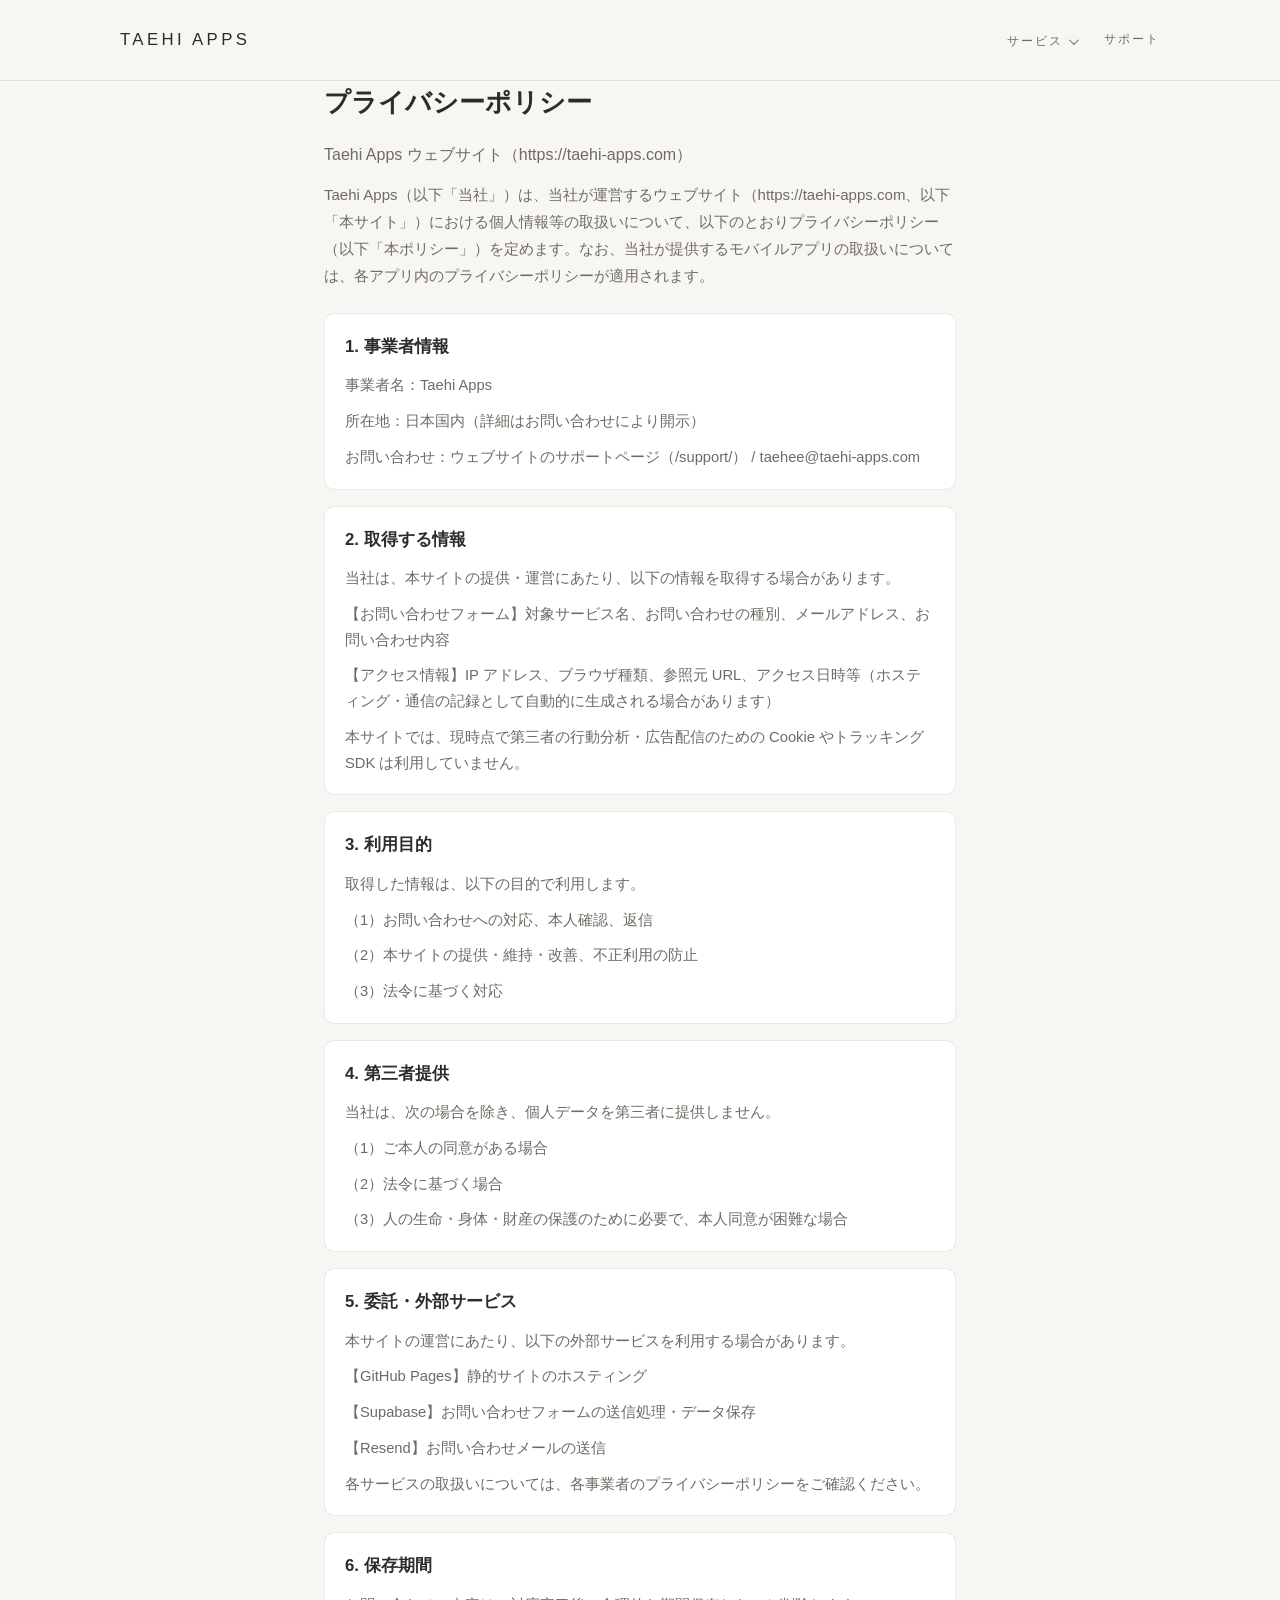
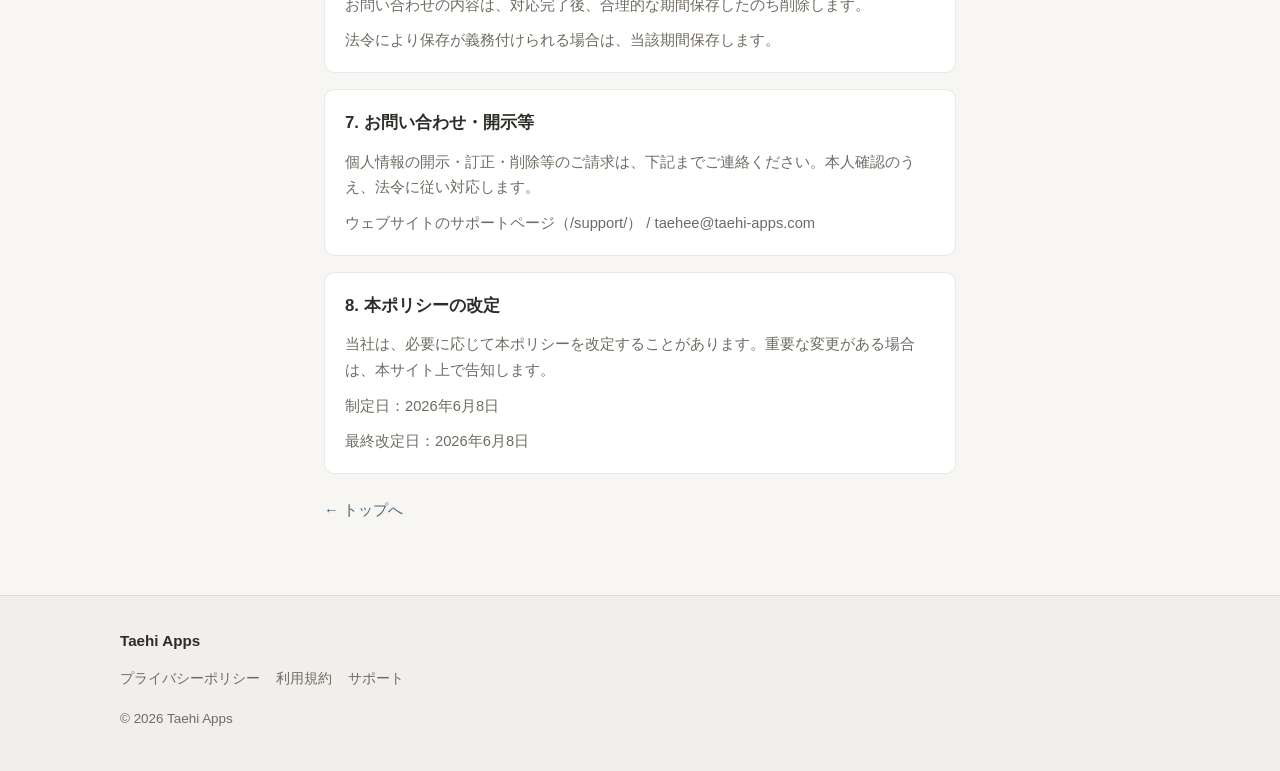
==== privacy/index.html @ 4f82501e "Initial site deploy Co-authored-by: Cursor <cursoragent@cursor.com>" ====
<!DOCTYPE html>
<html lang="ja">
<head>
  <meta charset="utf-8">
  <meta name="viewport" content="width=device-width, initial-scale=1">
  <title>プライバシーポリシー | Taehi Apps</title>
  <meta name="description" content="Taehi Apps ウェブサイトのプライバシーポリシー">
  <link rel="stylesheet" href="/assets/site.css?v=18">
</head>
<body>
  <header class="site-header">
  <div class="site-header-inner">
    <a class="site-brand" href="/">Taehi Apps</a>
    <nav class="site-nav" aria-label="サイト内ナビゲーション">
      <div class="site-nav-dropdown" data-nav-dropdown>
        <button type="button" class="site-nav-trigger" aria-expanded="false" aria-haspopup="true" aria-controls="services-menu">
          サービス
          <span class="site-nav-chevron" aria-hidden="true"></span>
        </button>
        <ul class="site-nav-menu" id="services-menu" role="menu">
        <li role="none"><a href="/soranikki/" class="site-nav-menu-link" role="menuitem">そらにっき</a></li>
        </ul>
      </div>
      <a href="/support/" class="site-nav-link">サポート</a>
    </nav>
  </div>
</header>
  <main class="page-main legal-main">
    <h1>プライバシーポリシー</h1>
    <p class="legal-meta">Taehi Apps ウェブサイト（https://taehi-apps.com）</p>
    <p class="legal-preamble">Taehi Apps（以下「当社」）は、当社が運営するウェブサイト（https://taehi-apps.com、以下「本サイト」）における個人情報等の取扱いについて、以下のとおりプライバシーポリシー（以下「本ポリシー」）を定めます。なお、当社が提供するモバイルアプリの取扱いについては、各アプリ内のプライバシーポリシーが適用されます。</p>
    <section class="legal-section"><h2>1. 事業者情報</h2><p>事業者名：Taehi Apps</p>
<p>所在地：日本国内（詳細はお問い合わせにより開示）</p>
<p>お問い合わせ：ウェブサイトのサポートページ（/support/） / taehee@taehi-apps.com</p></section>
<section class="legal-section"><h2>2. 取得する情報</h2><p>当社は、本サイトの提供・運営にあたり、以下の情報を取得する場合があります。</p>
<p>【お問い合わせフォーム】対象サービス名、お問い合わせの種別、メールアドレス、お問い合わせ内容</p>
<p>【アクセス情報】IP アドレス、ブラウザ種類、参照元 URL、アクセス日時等（ホスティング・通信の記録として自動的に生成される場合があります）</p>
<p>本サイトでは、現時点で第三者の行動分析・広告配信のための Cookie やトラッキング SDK は利用していません。</p></section>
<section class="legal-section"><h2>3. 利用目的</h2><p>取得した情報は、以下の目的で利用します。</p>
<p>（1）お問い合わせへの対応、本人確認、返信</p>
<p>（2）本サイトの提供・維持・改善、不正利用の防止</p>
<p>（3）法令に基づく対応</p></section>
<section class="legal-section"><h2>4. 第三者提供</h2><p>当社は、次の場合を除き、個人データを第三者に提供しません。</p>
<p>（1）ご本人の同意がある場合</p>
<p>（2）法令に基づく場合</p>
<p>（3）人の生命・身体・財産の保護のために必要で、本人同意が困難な場合</p></section>
<section class="legal-section"><h2>5. 委託・外部サービス</h2><p>本サイトの運営にあたり、以下の外部サービスを利用する場合があります。</p>
<p>【GitHub Pages】静的サイトのホスティング</p>
<p>【Supabase】お問い合わせフォームの送信処理・データ保存</p>
<p>【Resend】お問い合わせメールの送信</p>
<p>各サービスの取扱いについては、各事業者のプライバシーポリシーをご確認ください。</p></section>
<section class="legal-section"><h2>6. 保存期間</h2><p>お問い合わせの内容は、対応完了後、合理的な期間保存したのち削除します。</p>
<p>法令により保存が義務付けられる場合は、当該期間保存します。</p></section>
<section class="legal-section"><h2>7. お問い合わせ・開示等</h2><p>個人情報の開示・訂正・削除等のご請求は、下記までご連絡ください。本人確認のうえ、法令に従い対応します。</p>
<p>ウェブサイトのサポートページ（/support/） / taehee@taehi-apps.com</p></section>
<section class="legal-section"><h2>8. 本ポリシーの改定</h2><p>当社は、必要に応じて本ポリシーを改定することがあります。重要な変更がある場合は、本サイト上で告知します。</p>
<p>制定日：2026年6月8日</p>
<p>最終改定日：2026年6月8日</p></section>
    <p class="legal-back"><a href="/">← トップへ</a></p>
  </main>
  <footer class="site-footer">
  <div class="site-footer-inner">
    <p class="site-footer-brand">Taehi Apps</p>
    <div class="site-footer-links">
      <a href="/privacy/">プライバシーポリシー</a>
      <a href="/terms/">利用規約</a>
      <a href="/support/">サポート</a>
    </div>
    <p class="site-footer-copy">© 2026 Taehi Apps</p>
  </div>
</footer>
  <script src="/assets/site.js?v=6" defer></script>
  
</body>
</html>
---- assets/site.css ----
:root {
  color-scheme: light;
  --bg: #f7f6f3;
  --bg-header: rgba(247, 246, 243, 0.92);
  --bg-footer: #f0efeb;
  --bg-dark: #0c0e11;
  --bg-dark-elevated: #14171c;
  --text: #2e2c28;
  --text-muted: #6f6b63;
  --text-on-dark: #f5f3ef;
  --text-muted-on-dark: rgba(245, 243, 239, 0.62);
  --accent: #4a667a;
  --accent-soft: #7a9bb3;
  --border: rgba(46, 44, 40, 0.1);
  --border-on-dark: rgba(255, 255, 255, 0.1);
  --max: 960px;
  --max-wide: 1120px;
  --legal-max: 680px;
  --font: 'Hiragino Sans', 'Hiragino Kaku Gothic ProN', -apple-system, BlinkMacSystemFont, sans-serif;
  --header-height: 80px;
  --ease-out: cubic-bezier(0.22, 1, 0.36, 1);
}

* { box-sizing: border-box; }

html { scroll-behavior: smooth; }

body {
  margin: 0;
  min-height: 100vh;
  display: flex;
  flex-direction: column;
  font-family: var(--font);
  background: var(--bg);
  color: var(--text);
  line-height: 1.75;
  -webkit-font-smoothing: antialiased;
}

a {
  color: var(--accent);
  text-decoration: none;
}

a:hover {
  text-decoration: underline;
}

.site-header {
  position: fixed;
  top: 0;
  left: 0;
  right: 0;
  z-index: 100;
  backdrop-filter: blur(16px) saturate(1.2);
  -webkit-backdrop-filter: blur(16px) saturate(1.2);
  background: var(--bg-header);
  border-bottom: 1px solid var(--border);
  transition:
    background 0.55s var(--ease-out),
    border-color 0.55s var(--ease-out),
    box-shadow 0.55s var(--ease-out);
}

.page-home .site-header--overlay {
  background: rgba(10, 12, 15, 0.12);
  border-bottom-color: rgba(255, 255, 255, 0.16);
}

.page-home .site-header--overlay.is-scrolled {
  background: rgba(12, 14, 17, 0.92);
  border-bottom-color: rgba(255, 255, 255, 0.2);
  box-shadow: 0 8px 32px rgba(0, 0, 0, 0.28);
}

.page-home .site-header--overlay .site-brand,
.page-home .site-header--overlay .site-nav-link,
.page-home .site-header--overlay .site-nav-trigger {
  color: rgba(255, 255, 255, 0.92);
}

.page-home .site-header--overlay .site-brand:hover {
  color: #fff;
}

.page-home .site-header--overlay .site-nav-link:hover,
.page-home .site-header--overlay .site-nav-link.is-active,
.page-home .site-header--overlay .site-nav-dropdown:hover .site-nav-trigger,
.page-home .site-header--overlay .site-nav-dropdown.is-open .site-nav-trigger,
.page-home .site-header--overlay .site-nav-dropdown:focus-within .site-nav-trigger {
  color: #fff;
}

.page-home .site-header--overlay .site-nav-menu {
  background: rgba(20, 23, 28, 0.96);
  border-color: var(--border-on-dark);
  box-shadow: 0 12px 36px rgba(0, 0, 0, 0.4);
}

.page-home .site-header--overlay .site-nav-menu-link {
  color: var(--text-on-dark);
}

.page-home .site-header--overlay .site-nav-menu-link:hover {
  background: rgba(255, 255, 255, 0.06);
  color: var(--text-on-dark);
}

.site-header-inner,
.site-footer-inner {
  max-width: var(--max-wide);
  margin: 0 auto;
  padding-left: clamp(20px, 4vw, 40px);
  padding-right: clamp(20px, 4vw, 40px);
}

.site-header-inner {
  display: flex;
  align-items: center;
  justify-content: space-between;
  gap: 20px;
  min-height: var(--header-height);
}

.site-brand {
  font-weight: 500;
  font-size: 1.05rem;
  letter-spacing: 0.2em;
  text-transform: uppercase;
  color: var(--text);
  text-decoration: none;
  transition: color 0.35s var(--ease-out), opacity 0.35s var(--ease-out);
}

.site-brand:hover {
  color: var(--text);
  text-decoration: none;
  opacity: 0.85;
}

.site-nav {
  display: flex;
  flex-wrap: wrap;
  align-items: center;
  gap: 28px;
}

.site-nav-link {
  color: var(--text-muted);
  font-size: 0.78rem;
  font-weight: 500;
  letter-spacing: 0.16em;
  text-transform: uppercase;
  text-decoration: none;
  transition: color 0.35s var(--ease-out);
}

.site-nav-link:hover,
.site-nav-link.is-active {
  color: var(--text);
  text-decoration: none;
}

.site-nav-dropdown {
  position: relative;
}

.site-nav-trigger {
  display: inline-flex;
  align-items: center;
  gap: 6px;
  padding: 0;
  border: none;
  background: none;
  font: inherit;
  font-size: 0.78rem;
  font-weight: 500;
  letter-spacing: 0.16em;
  text-transform: uppercase;
  color: var(--text-muted);
  cursor: pointer;
  transition: color 0.35s var(--ease-out);
}

.site-nav-dropdown:hover .site-nav-trigger,
.site-nav-dropdown.is-open .site-nav-trigger,
.site-nav-dropdown:focus-within .site-nav-trigger {
  color: var(--text);
}

.site-nav-chevron {
  width: 7px;
  height: 7px;
  border-right: 1.5px solid currentColor;
  border-bottom: 1.5px solid currentColor;
  transform: rotate(45deg) translateY(-2px);
  transition: transform 0.2s ease;
}

.site-nav-dropdown:hover .site-nav-chevron,
.site-nav-dropdown.is-open .site-nav-chevron,
.site-nav-dropdown:focus-within .site-nav-chevron {
  transform: rotate(-135deg) translateY(-2px);
}

.site-nav-menu {
  position: absolute;
  top: calc(100% + 12px);
  right: 0;
  min-width: 168px;
  margin: 0;
  padding: 6px;
  list-style: none;
  background: #fff;
  border: 1px solid var(--border);
  border-radius: 10px;
  box-shadow: 0 10px 28px rgba(46, 44, 40, 0.08);
  opacity: 0;
  visibility: hidden;
  transform: translateY(-6px);
  transition: opacity 0.18s ease, transform 0.18s ease, visibility 0.18s ease;
  z-index: 30;
}

.site-nav-dropdown:hover .site-nav-menu,
.site-nav-dropdown.is-open .site-nav-menu,
.site-nav-dropdown:focus-within .site-nav-menu {
  opacity: 1;
  visibility: visible;
  transform: translateY(0);
}

.site-nav-menu-link {
  display: block;
  padding: 10px 12px;
  border-radius: 6px;
  color: var(--text);
  font-size: 0.92rem;
  text-decoration: none;
}

.site-nav-menu-link:hover {
  background: var(--bg);
  color: var(--text);
  text-decoration: none;
}

.page-main {
  flex: 1;
}

.page-main.page-home {
  min-height: auto;
  padding-top: 0;
}

.page-main:not(.page-home) {
  min-height: 48vh;
  padding-top: var(--header-height);
}

.site-footer {
  margin-top: auto;
  padding: 32px 0 40px;
  background: var(--bg-footer);
  border-top: 1px solid var(--border);
}

.site-footer-brand {
  margin: 0 0 12px;
  font-weight: 600;
  font-size: 0.95rem;
}

.site-footer-links {
  display: flex;
  flex-wrap: wrap;
  gap: 8px 16px;
  margin-bottom: 16px;
  font-size: 0.9rem;
}

.site-footer-links a {
  color: var(--text-muted);
}

.site-footer-links a:hover {
  color: var(--accent);
}

.site-footer-copy {
  margin: 0;
  color: var(--text-muted);
  font-size: 0.84rem;
}

.page-wrap,
.hero-inner {
  max-width: var(--max-wide);
  margin: 0 auto;
  padding-left: clamp(20px, 4vw, 40px);
  padding-right: clamp(20px, 4vw, 40px);
}

/* ── Cinematic hero ── */
.hero-cinematic {
  position: relative;
  min-height: 100svh;
  display: flex;
  align-items: flex-end;
  justify-content: center;
  padding: calc(var(--header-height) + 24px) 0 clamp(96px, 14vh, 128px);
  overflow: hidden;
  color: var(--text-on-dark);
}

.hero-backdrop {
  position: absolute;
  inset: 0;
  overflow: hidden;
  background: #0a0c0f;
}

.hero-backdrop-image {
  position: absolute;
  inset: -8%;
  background-size: cover;
  background-position: center 30%;
  transform: scale(1.06);
  will-change: transform;
  animation: hero-ken-burns 24s ease-in-out infinite alternate;
}

.hero-backdrop-vignette {
  position: absolute;
  inset: 0;
  background:
    radial-gradient(ellipse 90% 70% at 50% 40%, transparent 30%, rgba(0, 0, 0, 0.55) 100%),
    linear-gradient(180deg, rgba(0, 0, 0, 0.35) 0%, transparent 35%, rgba(0, 0, 0, 0.65) 100%);
  pointer-events: none;
}

.hero-backdrop-glow {
  position: absolute;
  inset: 0;
  background:
    radial-gradient(ellipse 50% 40% at 15% 85%, rgba(74, 102, 122, 0.35), transparent 60%),
    radial-gradient(ellipse 40% 35% at 85% 20%, rgba(122, 155, 179, 0.15), transparent 55%);
  pointer-events: none;
}

.hero-backdrop-grain {
  position: absolute;
  inset: 0;
  opacity: 0.045;
  pointer-events: none;
  background-image: url("data:image/svg+xml,%3Csvg viewBox='0 0 256 256' xmlns='http://www.w3.org/2000/svg'%3E%3Cfilter id='n'%3E%3CfeTurbulence type='fractalNoise' baseFrequency='0.85' numOctaves='4' stitchTiles='stitch'/%3E%3C/filter%3E%3Crect width='100%25' height='100%25' filter='url(%23n)'/%3E%3C/svg%3E");
}

@keyframes hero-ken-burns {
  from { transform: scale(1.06) translateY(0); }
  to { transform: scale(1.12) translateY(-1.5%); }
}

.hero-inner--cinematic {
  position: relative;
  z-index: 1;
  width: 100%;
  display: grid;
  grid-template-columns: minmax(0, 1fr) auto;
  gap: clamp(28px, 5vw, 64px);
  align-items: center;
}

.hero-inner--typo {
  display: block;
  max-width: var(--max-wide);
  margin: 0 auto;
}

.hero-cinematic--typo {
  min-height: min(100svh, 920px);
}

.hero-cinematic--typo .hero-copy {
  max-width: min(100%, 30rem);
  padding-bottom: 8px;
}

.hero-cinematic .hero-copy {
  max-width: min(100%, 20rem);
  padding-bottom: 8px;
}

/* ── Home intro: hero + studio share one sky ── */
.home-intro {
  position: relative;
  overflow: hidden;
  color: var(--text-on-dark);
}

.home-intro-backdrop {
  position: absolute;
  inset: 0;
  overflow: hidden;
  background: #0a0c0f;
  pointer-events: none;
}

.home-intro-backdrop-image {
  position: absolute;
  inset: -10%;
  background-size: cover;
  background-position: center 32%;
  transform: scale(1.05);
  will-change: transform;
  animation: home-sky-ken-burns 26s ease-in-out infinite alternate;
}

.home-intro-backdrop-vignette {
  position: absolute;
  inset: 0;
  background:
    radial-gradient(ellipse 92% 72% at 50% 38%, transparent 28%, rgba(0, 0, 0, 0.52) 100%),
    linear-gradient(180deg, rgba(0, 0, 0, 0.42) 0%, transparent 32%, rgba(0, 0, 0, 0.35) 72%, #0a0c0f 100%);
  pointer-events: none;
}

.home-intro-backdrop-glow {
  position: absolute;
  inset: 0;
  background:
    radial-gradient(ellipse 48% 42% at 18% 82%, rgba(74, 102, 122, 0.32), transparent 62%),
    radial-gradient(ellipse 38% 34% at 82% 22%, rgba(122, 155, 179, 0.14), transparent 58%);
  pointer-events: none;
}

.home-intro-backdrop-grain {
  position: absolute;
  inset: 0;
  opacity: 0.042;
  pointer-events: none;
  background-image: url("data:image/svg+xml,%3Csvg viewBox='0 0 256 256' xmlns='http://www.w3.org/2000/svg'%3E%3Cfilter id='n'%3E%3CfeTurbulence type='fractalNoise' baseFrequency='0.85' numOctaves='4' stitchTiles='stitch'/%3E%3C/filter%3E%3Crect width='100%25' height='100%25' filter='url(%23n)'/%3E%3C/svg%3E");
}

@keyframes home-sky-ken-burns {
  from { transform: scale(1.05) translateY(0); }
  to { transform: scale(1.1) translateY(-1.2%); }
}

.home-intro .hero-cinematic,
.home-intro .studio-section--unified {
  position: relative;
  z-index: 1;
  background: transparent;
}

.home-intro .studio-section--unified {
  padding: clamp(40px, 8vw, 72px) 0 clamp(80px, 12vw, 128px);
}

.hero-cinematic .hero-eyebrow {
  margin: 0 0 16px;
  font-size: 0.68rem;
  letter-spacing: 0.32em;
  text-transform: uppercase;
  color: rgba(255, 255, 255, 0.5);
}

.hero-cinematic .hero-eyebrow::before {
  display: none;
}

.hero-cinematic .hero-title {
  margin: 0 0 20px;
  font-size: clamp(2.5rem, 7vw, 4.5rem);
  font-weight: 500;
  line-height: 1.18;
  letter-spacing: 0.04em;
}

.hero-cinematic .hero-title-line {
  display: block;
}

@media (min-width: 721px) {
  .hero-cinematic .hero-title-line:nth-child(1),
  .hero-cinematic .hero-title-line:nth-child(2) {
    display: inline;
  }

  .hero-cinematic .hero-title-line:nth-child(2)::after {
    content: '\A';
    white-space: pre;
  }
}

.hero-cinematic .hero-lead {
  margin: 0;
  max-width: 22em;
  color: rgba(255, 255, 255, 0.55);
  font-size: clamp(0.88rem, 1.6vw, 1rem);
  line-height: 1.8;
  font-weight: 400;
}

.hero-actions {
  display: flex;
  flex-wrap: wrap;
  gap: 14px;
  margin-top: 36px;
}

.hero-animate {
  opacity: 0;
  transform: translateY(22px);
  animation: hero-enter 0.95s var(--ease-out) forwards;
  animation-delay: calc(0.12s * var(--i, 0) + 0.15s);
}

@keyframes hero-enter {
  to { opacity: 1; transform: translateY(0); }
}

.button--ghost {
  min-height: 46px;
  padding: 0 26px;
  border-radius: 0;
  border: 1px solid rgba(255, 255, 255, 0.35);
  background: transparent;
  color: rgba(255, 255, 255, 0.95);
  font-size: 0.72rem;
  font-weight: 500;
  letter-spacing: 0.18em;
  text-transform: uppercase;
  transition:
    border-color 0.3s var(--ease-out),
    background 0.3s var(--ease-out),
    color 0.3s var(--ease-out);
}

.button--ghost:hover {
  border-color: rgba(255, 255, 255, 0.75);
  background: rgba(255, 255, 255, 0.06);
  color: #fff;
  text-decoration: none;
  transform: none;
}

.button--ghost.button--muted {
  border-color: rgba(255, 255, 255, 0.18);
  color: rgba(255, 255, 255, 0.55);
}

.button--ghost.button--muted:hover {
  color: rgba(255, 255, 255, 0.85);
  border-color: rgba(255, 255, 255, 0.4);
}

.section-bridge {
  height: clamp(32px, 5vw, 56px);
  margin-top: -1px;
  background: linear-gradient(180deg, #0c0e11 0%, #0a0c0f 100%);
}

.hero-visual--backdrop {
  position: absolute;
  inset: 0;
  margin: 0;
  opacity: 0.35;
}

.hero-visual--backdrop .hero-image-slot {
  width: 100%;
  max-width: none;
  height: 100%;
  aspect-ratio: auto;
  border: none;
  border-radius: 0;
  background: transparent;
  box-shadow: none;
}

.hero-visual--backdrop .hero-image-slot-label {
  color: rgba(255, 255, 255, 0.18);
}

.hero-scroll-cue {
  position: absolute;
  left: 50%;
  bottom: 32px;
  z-index: 2;
  display: flex;
  flex-direction: column;
  align-items: center;
  gap: 12px;
  color: rgba(255, 255, 255, 0.4);
  text-decoration: none;
  transform: translateX(-50%);
  transition: color 0.25s ease;
}

.hero-scroll-cue:hover {
  color: rgba(255, 255, 255, 0.85);
  text-decoration: none;
}

.hero-scroll-cue-label {
  font-size: 0.62rem;
  letter-spacing: 0.32em;
  text-transform: uppercase;
}

.hero-scroll-cue-line {
  display: block;
  width: 1px;
  height: 40px;
  background: linear-gradient(180deg, rgba(255, 255, 255, 0.55), transparent);
  animation: hero-scroll-pulse 2.2s ease-in-out infinite;
}

@keyframes hero-scroll-pulse {
  0%, 100% { opacity: 0.35; transform: scaleY(0.7); transform-origin: top; }
  50% { opacity: 1; transform: scaleY(1); transform-origin: top; }
}

/* Scroll reveal */
.reveal {
  opacity: 0;
  transform: translateY(28px);
  transition: opacity 0.9s var(--ease-out), transform 0.9s var(--ease-out);
}

.reveal.is-visible {
  opacity: 1;
  transform: translateY(0);
}

.reveal[data-reveal-delay="1"] { transition-delay: 0.1s; }
.reveal[data-reveal-delay="2"] { transition-delay: 0.2s; }
.reveal[data-reveal-delay="3"] { transition-delay: 0.3s; }
.reveal[data-reveal-delay="4"] { transition-delay: 0.4s; }

.hero-home {
  padding: 88px 0 64px;
}

.studio-section {
  position: relative;
  padding: clamp(56px, 10vw, 100px) 0 clamp(72px, 12vw, 120px);
  overflow: hidden;
  color: var(--text-on-dark);
}

.studio-backdrop {
  position: absolute;
  inset: 0;
  overflow: hidden;
  background: #0a0c0f;
}

.studio-backdrop-image {
  position: absolute;
  inset: -6%;
  background-size: cover;
  background-position: center 40%;
  transform: scale(1.04);
  will-change: transform;
  animation: studio-ken-burns 28s ease-in-out infinite alternate;
}

.studio-backdrop-vignette {
  position: absolute;
  inset: 0;
  background:
    radial-gradient(ellipse 85% 65% at 50% 45%, transparent 25%, rgba(0, 0, 0, 0.5) 100%),
    linear-gradient(180deg, rgba(0, 0, 0, 0.2) 0%, transparent 40%, rgba(0, 0, 0, 0.55) 100%);
  pointer-events: none;
}

.studio-backdrop-glow {
  position: absolute;
  inset: 0;
  background:
    radial-gradient(ellipse 45% 35% at 20% 80%, rgba(74, 102, 122, 0.28), transparent 60%),
    radial-gradient(ellipse 35% 30% at 80% 25%, rgba(122, 155, 179, 0.12), transparent 55%);
  pointer-events: none;
}

.studio-backdrop-grain {
  position: absolute;
  inset: 0;
  opacity: 0.04;
  pointer-events: none;
  background-image: url("data:image/svg+xml,%3Csvg viewBox='0 0 256 256' xmlns='http://www.w3.org/2000/svg'%3E%3Cfilter id='n'%3E%3CfeTurbulence type='fractalNoise' baseFrequency='0.85' numOctaves='4' stitchTiles='stitch'/%3E%3C/filter%3E%3Crect width='100%25' height='100%25' filter='url(%23n)'/%3E%3C/svg%3E");
}

@keyframes studio-ken-burns {
  from { transform: scale(1.04) translateY(0); }
  to { transform: scale(1.09) translateY(-1%); }
}

.studio-section-inner {
  position: relative;
  z-index: 1;
}

.studio-section .section-eyebrow {
  color: rgba(255, 255, 255, 0.5);
}

.section-intro {
  margin-bottom: 48px;
}

.studio-lead {
  margin: 12px 0 0;
  font-size: clamp(1.35rem, 3.5vw, 2rem);
  font-weight: 600;
  line-height: 1.45;
  letter-spacing: 0.04em;
  max-width: 18em;
  color: var(--text-on-dark);
}

.studio-grid {
  display: grid;
  grid-template-columns: repeat(3, minmax(0, 1fr));
  gap: 20px;
  margin-bottom: 48px;
}

.studio-card {
  position: relative;
  padding: 32px 26px 28px;
  border-radius: 16px;
  border: 1px solid var(--border-on-dark);
  background: linear-gradient(145deg, rgba(255, 255, 255, 0.06) 0%, rgba(255, 255, 255, 0.02) 100%);
  color: var(--text-on-dark);
  overflow: hidden;
  transition:
    transform 0.4s var(--ease-out),
    box-shadow 0.4s var(--ease-out),
    border-color 0.4s var(--ease-out);
}

.studio-card::before {
  content: '';
  position: absolute;
  top: 0;
  left: 0;
  right: 0;
  height: 2px;
  background: linear-gradient(90deg, var(--accent-soft), rgba(122, 155, 179, 0.15));
  opacity: 0;
  transition: opacity 0.35s var(--ease-out);
}

.studio-card:hover {
  transform: translateY(-6px);
  border-color: rgba(122, 155, 179, 0.4);
  box-shadow: 0 24px 56px rgba(0, 0, 0, 0.35);
}

.studio-card:hover::before {
  opacity: 1;
}

.studio-card-index {
  display: block;
  margin-bottom: 18px;
  font-size: 0.68rem;
  font-weight: 600;
  letter-spacing: 0.2em;
  color: var(--accent-soft);
}

.studio-card h3 {
  margin: 0 0 10px;
  font-size: 1.05rem;
  font-weight: 600;
}

.studio-card p {
  margin: 0;
  font-size: 0.9rem;
  line-height: 1.7;
  color: var(--text-muted-on-dark);
}

.studio-cta {
  margin: 0;
  font-size: 0.92rem;
  color: var(--text-muted-on-dark);
}

.studio-cta a {
  color: var(--accent-soft);
}

@media (max-width: 720px) {
  .hero-cinematic {
    align-items: flex-end;
    padding-bottom: 112px;
  }

  .hero-cinematic--typo {
    min-height: min(92svh, 820px);
  }

  .hero-cinematic .hero-title {
    font-size: clamp(1.85rem, 8.2vw, 2.65rem);
    letter-spacing: 0.03em;
  }

  .hero-cinematic .hero-title-line {
    display: block;
  }

  .hero-cinematic--typo .hero-copy {
    max-width: none;
  }

  .hero-actions {
    margin-top: 28px;
  }

  .studio-grid {
    grid-template-columns: 1fr;
  }
}

@media (prefers-reduced-motion: reduce) {
  .reveal {
    opacity: 1;
    transform: none;
    transition: none;
  }

  .hero-scroll-cue-line,
  .hero-backdrop-image,
  .studio-backdrop-image,
  .home-intro-backdrop-image,
  .hero-animate {
    animation: none;
  }

  .hero-animate {
    opacity: 1;
    transform: none;
  }
}

.hero-inner {
  display: grid;
  grid-template-columns: 1.05fr 0.95fr;
  gap: 40px;
  align-items: center;
}

.hero-eyebrow {
  margin: 0 0 14px;
  font-size: 0.78rem;
  letter-spacing: 0.18em;
  text-transform: uppercase;
  color: var(--text-muted);
}

.hero-title {
  margin: 0 0 18px;
  font-size: clamp(2rem, 5vw, 2.8rem);
  font-weight: 600;
  line-height: 1.4;
  letter-spacing: 0.04em;
}

.hero-lead {
  margin: 0;
  max-width: 28em;
  color: var(--text-muted);
  font-size: 1rem;
}

.hero-visual {
  margin: 0;
  display: flex;
  justify-content: center;
}

.hero-image-slot {
  display: flex;
  align-items: center;
  justify-content: center;
  width: 100%;
  max-width: 520px;
  aspect-ratio: 3 / 2;
  border-radius: 12px;
  border: 2px dashed rgba(46, 44, 40, 0.18);
  background: #fff;
  box-shadow: inset 0 0 0 1px rgba(255, 255, 255, 0.8);
}

.hero-image-slot-label {
  font-size: 0.72rem;
  font-weight: 600;
  letter-spacing: 0.28em;
  color: rgba(46, 44, 40, 0.22);
}

.hero-title--draft .hero-title-placeholder,
.hero-lead--draft {
  color: rgba(46, 44, 40, 0.35);
  border: 1px dashed rgba(46, 44, 40, 0.16);
  border-radius: 8px;
  padding: 4px 10px;
  display: inline-block;
}

.hero-title--draft {
  margin: 0 0 18px;
}

.hero-lead--draft {
  margin: 0;
  max-width: 28em;
  font-size: 0.95rem;
  font-style: normal;
}

.hero-image {
  width: 100%;
  max-width: 520px;
  height: auto;
  aspect-ratio: 3 / 2;
  object-fit: cover;
  border-radius: 16px;
  border: 1px solid var(--border);
  box-shadow: 0 24px 48px rgba(46, 44, 40, 0.1);
}

.hero-image--placeholder {
  width: min(100%, 520px);
  aspect-ratio: 3 / 2;
  border-radius: 16px;
  background: linear-gradient(135deg, #e8edf2 0%, #f2f0ec 50%, #f7f6f3 100%);
}

.intro-section {
  padding-top: 8px;
  padding-bottom: 56px;
}

.intro-text {
  margin: 0 0 20px;
  max-width: 40em;
  color: var(--text-muted);
  font-size: 0.98rem;
}

.intro-points {
  display: flex;
  flex-wrap: wrap;
  gap: 10px;
}

.intro-point {
  display: inline-flex;
  padding: 8px 14px;
  border-radius: 999px;
  border: 1px solid var(--border);
  background: #fff;
  color: var(--text-muted);
  font-size: 0.86rem;
}

.intro-text--draft,
.intro-point--draft {
  color: rgba(46, 44, 40, 0.35);
  border-style: dashed;
}

.intro-text--draft {
  display: inline-block;
  padding: 6px 10px;
  border-radius: 8px;
  border: 1px dashed rgba(46, 44, 40, 0.16);
}

.intro-point--draft {
  background: #fff;
}

.service-marquee-section {
  padding: clamp(64px, 10vw, 96px) 0 clamp(72px, 12vw, 104px);
  overflow: hidden;
}

.service-marquee-section--dark {
  background: var(--bg-dark);
  color: var(--text-on-dark);
  position: relative;
}

.service-marquee-section--dark::before {
  content: '';
  position: absolute;
  inset: 0;
  background:
    radial-gradient(ellipse 60% 50% at 20% 0%, rgba(74, 102, 122, 0.12), transparent 55%),
    radial-gradient(ellipse 50% 40% at 90% 100%, rgba(122, 155, 179, 0.08), transparent 50%);
  pointer-events: none;
}

.service-marquee-section--dark > * {
  position: relative;
  z-index: 1;
}

.service-marquee-section--dark .section-eyebrow,
.service-marquee-section--dark .section-lead {
  color: var(--text-muted-on-dark);
}

.service-marquee-section--dark .section-title {
  color: var(--text-on-dark);
  font-size: clamp(1.6rem, 4vw, 2.4rem);
  letter-spacing: 0.04em;
}

.service-marquee-section--dark .section-lead {
  max-width: 28em;
  margin-top: 12px;
  font-size: 0.98rem;
  line-height: 1.75;
}

.service-marquee-head {
  padding-bottom: 28px;
}

.service-spotlight {
  padding-bottom: clamp(48px, 8vw, 72px);
}

.service-spotlight-card {
  display: grid;
  grid-template-columns: minmax(200px, 280px) 1fr;
  gap: clamp(24px, 4vw, 40px);
  align-items: center;
  padding: clamp(24px, 4vw, 32px);
  border-radius: 20px;
  border: 1px solid var(--border-on-dark);
  background: linear-gradient(145deg, rgba(255, 255, 255, 0.04) 0%, rgba(255, 255, 255, 0.01) 100%);
  color: var(--text-on-dark);
  text-decoration: none;
  transition:
    border-color 0.35s var(--ease-out),
    transform 0.4s var(--ease-out),
    box-shadow 0.4s var(--ease-out);
}

.service-spotlight-card:hover {
  border-color: rgba(122, 155, 179, 0.4);
  transform: translateY(-4px);
  box-shadow: 0 28px 64px rgba(0, 0, 0, 0.35);
  text-decoration: none;
  color: var(--text-on-dark);
}

.service-spotlight-visual {
  position: relative;
  justify-self: center;
}

.service-spotlight-shot {
  display: block;
  width: 100%;
  max-width: 240px;
  height: auto;
  border-radius: 22px;
  border: 1px solid rgba(255, 255, 255, 0.1);
  box-shadow: 0 24px 48px rgba(0, 0, 0, 0.4);
}

.service-spotlight-icon {
  position: absolute;
  right: -14px;
  bottom: -14px;
  width: 56px;
  height: 56px;
  border-radius: 16px;
  border: 2px solid rgba(255, 255, 255, 0.9);
  box-shadow: 0 12px 28px rgba(0, 0, 0, 0.35);
}

.service-spotlight-name {
  margin: 0;
  font-size: clamp(1.5rem, 3vw, 1.85rem);
  font-weight: 600;
  letter-spacing: 0.03em;
}

.service-spotlight-tagline {
  margin: 8px 0 0;
  font-size: 1rem;
  font-weight: 600;
  color: var(--accent-soft);
}

.service-spotlight-desc {
  margin: 14px 0 0;
  max-width: 36em;
  font-size: 0.92rem;
  line-height: 1.75;
  color: var(--text-muted-on-dark);
}

.service-spotlight-features {
  display: flex;
  flex-wrap: wrap;
  gap: 8px;
  margin: 18px 0 0;
  padding: 0;
  list-style: none;
}

.service-spotlight-features li {
  padding: 6px 12px;
  border-radius: 8px;
  background: rgba(255, 255, 255, 0.06);
  color: var(--text-muted-on-dark);
  font-size: 0.78rem;
}

.service-spotlight-link {
  display: inline-flex;
  align-items: center;
  gap: 8px;
  margin-top: 22px;
  font-size: 0.82rem;
  letter-spacing: 0.08em;
  text-transform: uppercase;
  color: var(--accent-soft);
  transition: gap 0.25s var(--ease-out);
}

.service-spotlight-card:hover .service-spotlight-link {
  gap: 12px;
}

.service-marquee {
  position: relative;
  width: 100%;
  overflow: hidden;
  opacity: 0.55;
  mask-image: linear-gradient(90deg, transparent, #000 5%, #000 95%, transparent);
}

.section-eyebrow {
  margin: 0 0 8px;
  font-size: 0.68rem;
  letter-spacing: 0.28em;
  text-transform: uppercase;
  color: var(--text-muted);
}

.service-marquee-track {
  display: flex;
  width: max-content;
  animation: marquee-rtl 52s linear infinite;
}

.service-marquee:hover .service-marquee-track {
  animation-play-state: paused;
}

.service-marquee-group {
  display: flex;
  gap: 24px;
  padding-right: 24px;
}

.service-marquee-card {
  display: grid;
  grid-template-columns: 188px 1fr;
  gap: 20px;
  align-items: start;
  width: min(88vw, 580px);
  min-width: min(88vw, 580px);
  padding: 22px;
  border-radius: 18px;
  border: 1px solid var(--border-on-dark);
  background: var(--bg-dark-elevated);
  color: var(--text-on-dark);
  text-decoration: none;
  transition: border-color 0.3s ease, transform 0.35s var(--ease-out), box-shadow 0.35s var(--ease-out);
}

.service-marquee-card:hover {
  border-color: rgba(122, 155, 179, 0.45);
  transform: translateY(-4px);
  box-shadow: 0 24px 56px rgba(0, 0, 0, 0.35);
  text-decoration: none;
  color: var(--text-on-dark);
}

.service-marquee-section--dark .service-marquee-shot {
  border-color: rgba(255, 255, 255, 0.08);
  background: #0a0c0f;
}

.service-marquee-section--dark .service-marquee-name {
  color: var(--text-on-dark);
}

.service-marquee-section--dark .service-marquee-tagline {
  color: var(--text-on-dark);
}

.service-marquee-section--dark .service-marquee-desc {
  color: var(--text-muted-on-dark);
}

.service-marquee-section--dark .service-marquee-features li {
  background: rgba(255, 255, 255, 0.06);
  color: var(--text-muted-on-dark);
}

.service-marquee-section--dark .service-marquee-badge {
  color: var(--accent-soft);
}

.service-marquee-visual {
  position: relative;
}

.service-marquee-shot {
  display: block;
  width: 100%;
  height: auto;
  border-radius: 18px;
  border: 1px solid var(--border);
  background: var(--bg);
}

.service-marquee-shot--placeholder {
  aspect-ratio: 9 / 19.5;
  background: linear-gradient(165deg, #e8edf2, #f7f6f3);
}

.service-marquee-icon {
  position: absolute;
  right: -10px;
  bottom: -10px;
  width: 52px;
  height: 52px;
  border-radius: 14px;
  border: 2px solid #fff;
  box-shadow: 0 10px 24px rgba(46, 44, 40, 0.12);
}

.service-marquee-body {
  display: flex;
  flex-direction: column;
  gap: 6px;
  min-width: 0;
}

.service-marquee-badge {
  font-size: 0.7rem;
  font-weight: 600;
  letter-spacing: 0.12em;
  text-transform: uppercase;
  color: var(--accent);
}

.service-marquee-name {
  margin: 0;
  font-size: 1.28rem;
  font-weight: 600;
  line-height: 1.3;
}

.service-marquee-tagline {
  margin: 0;
  font-size: 0.92rem;
  font-weight: 600;
  color: var(--text);
}

.service-marquee-desc {
  margin: 4px 0 0;
  font-size: 0.88rem;
  line-height: 1.65;
  color: var(--text-muted);
}

.service-marquee-features {
  display: flex;
  flex-wrap: wrap;
  gap: 6px;
  margin: 10px 0 0;
  padding: 0;
  list-style: none;
}

.service-marquee-features li {
  padding: 5px 9px;
  border-radius: 6px;
  background: var(--bg);
  color: var(--text-muted);
  font-size: 0.76rem;
}

@keyframes marquee-rtl {
  from { transform: translateX(0); }
  to { transform: translateX(-50%); }
}

@media (max-width: 640px) {
  .service-spotlight-card {
    grid-template-columns: 1fr;
    text-align: left;
  }

  .service-spotlight-visual {
    max-width: 200px;
    margin: 0 auto;
  }

  .service-marquee-card {
    grid-template-columns: 1fr;
    width: min(92vw, 360px);
    min-width: min(92vw, 360px);
  }

  .service-marquee-visual {
    max-width: 220px;
    margin: 0 auto;
  }
}

@media (prefers-reduced-motion: reduce) {
  .service-marquee-track {
    animation: none;
    flex-wrap: wrap;
    width: auto;
    justify-content: center;
    padding: 0 24px;
    gap: 16px;
  }

  .service-marquee {
    mask-image: none;
  }

  .service-marquee-group {
    flex-wrap: wrap;
    justify-content: center;
    padding-right: 0;
  }

  .service-marquee-group:last-child {
    display: none;
  }
}

.button {
  display: inline-flex;
  align-items: center;
  justify-content: center;
  min-height: 42px;
  padding: 0 18px;
  border-radius: 8px;
  border: 1px solid var(--border);
  background: #fff;
  color: var(--text);
  font-size: 0.92rem;
  text-decoration: none;
}

.button:hover {
  border-color: rgba(74, 102, 122, 0.35);
  color: var(--text);
  text-decoration: none;
}

.section-title {
  margin: 0 0 8px;
  font-size: 1.35rem;
  font-weight: 600;
}

.section-lead {
  margin: 0 0 24px;
  color: var(--text-muted);
}

.info-card,
.card,
.legal-section {
  padding: 18px 20px;
  border-radius: 10px;
  background: #fff;
  border: 1px solid var(--border);
}

.legal-main {
  max-width: var(--legal-max);
  margin: 0 auto;
  padding: 48px 24px 56px;
}

.legal-main h1 {
  margin: 0 0 10px;
  font-size: 1.6rem;
  font-weight: 600;
}

.legal-meta {
  color: var(--text-muted);
  margin-bottom: 12px;
}

.legal-preamble {
  margin: 0 0 24px;
  color: var(--text-muted);
  line-height: 1.8;
  font-size: 0.94rem;
}

.legal-section + .legal-section {
  margin-top: 16px;
}

.legal-section h2 {
  margin: 0 0 12px;
  font-size: 1.05rem;
  font-weight: 600;
}

.legal-section p {
  margin: 0 0 10px;
  color: var(--text-muted);
  line-height: 1.75;
  font-size: 0.92rem;
}

.legal-section p:last-child {
  margin-bottom: 0;
}

.legal-back {
  margin-top: 24px;
  font-size: 0.92rem;
}

.support-main {
  max-width: var(--max);
  margin: 0 auto;
  padding: clamp(48px, 8vw, 72px) clamp(20px, 4vw, 40px) clamp(64px, 10vw, 88px);
}

.support-main h1 {
  margin: 0 0 12px;
  font-size: clamp(1.5rem, 4vw, 1.85rem);
  font-weight: 600;
  letter-spacing: 0.02em;
}

.support-lead {
  margin: 0 0 40px;
  max-width: 36em;
  color: var(--text-muted);
  line-height: 1.8;
}

.support-grid {
  display: grid;
  gap: 16px;
  margin-bottom: 32px;
}

.support-card {
  padding: clamp(22px, 3vw, 28px);
  border-radius: 14px;
  border: 1px solid var(--border);
  background: #fff;
}

.support-card h2 {
  margin: 0 0 12px;
  font-size: 1.05rem;
  font-weight: 600;
}

.support-card p {
  margin: 0 0 12px;
  color: var(--text-muted);
  font-size: 0.92rem;
  line-height: 1.75;
}

.support-card p:last-child {
  margin-bottom: 0;
}

.support-card--primary {
  border-color: rgba(74, 102, 122, 0.22);
  background: linear-gradient(165deg, #f8fafc 0%, #fff 55%);
}

.support-steps {
  margin: 0;
  padding-left: 1.2em;
  color: var(--text-muted);
  font-size: 0.92rem;
  line-height: 1.8;
}

.support-steps li + li {
  margin-top: 6px;
}

.support-mail {
  display: inline-flex;
  align-items: center;
  justify-content: center;
  min-height: 42px;
  margin-top: 4px;
  padding: 0 18px;
  border-radius: 8px;
  border: 1px solid rgba(74, 102, 122, 0.35);
  background: #fff;
  color: var(--text);
  font-size: 0.92rem;
  text-decoration: none;
  transition:
    border-color 0.25s var(--ease-out),
    background 0.25s var(--ease-out);
}

.support-mail:hover {
  border-color: rgba(74, 102, 122, 0.55);
  background: #f8fafc;
  color: var(--text);
  text-decoration: none;
}

.support-note {
  margin: 0;
  padding: 16px 18px;
  border-radius: 10px;
  background: var(--bg-footer);
  border: 1px solid var(--border);
  color: var(--text-muted);
  font-size: 0.88rem;
  line-height: 1.7;
}

.support-note strong {
  color: var(--text);
  font-weight: 600;
}

.support-faq {
  margin-top: 40px;
}

.support-faq h2 {
  margin: 0 0 16px;
  font-size: 1.05rem;
  font-weight: 600;
}

.support-faq-item + .support-faq-item {
  margin-top: 14px;
  padding-top: 14px;
  border-top: 1px solid var(--border);
}

.support-faq-item h3 {
  margin: 0 0 6px;
  font-size: 0.95rem;
  font-weight: 600;
}

.support-faq-item p {
  margin: 0;
  color: var(--text-muted);
  font-size: 0.9rem;
  line-height: 1.7;
}

.support-flow {
  margin-bottom: 40px;
  padding: clamp(22px, 3vw, 28px);
  border-radius: 16px;
  border: 1px solid var(--border);
  background: #fff;
}

.support-flow h2 {
  margin: 0 0 16px;
  font-size: 1.05rem;
  font-weight: 600;
}

.support-service-list {
  display: grid;
  gap: 12px;
}

.support-service-pick {
  display: block;
  width: 100%;
  padding: 18px 20px;
  border-radius: 12px;
  border: 1px solid var(--border);
  background: linear-gradient(165deg, #f8fafc 0%, #fff 70%);
  text-align: left;
  cursor: pointer;
  transition:
    border-color 0.25s var(--ease-out),
    transform 0.25s var(--ease-out),
    box-shadow 0.25s var(--ease-out);
}

.support-service-pick:hover {
  border-color: rgba(74, 102, 122, 0.35);
  transform: translateY(-2px);
  box-shadow: 0 12px 28px rgba(46, 44, 40, 0.08);
}

.support-service-pick-label {
  display: block;
  margin-bottom: 6px;
  font-size: 1rem;
  font-weight: 600;
  color: var(--text);
}

.support-service-pick-desc {
  display: block;
  font-size: 0.88rem;
  line-height: 1.6;
  color: var(--text-muted);
}

.support-form-head {
  display: flex;
  flex-wrap: wrap;
  align-items: center;
  justify-content: space-between;
  gap: 12px;
  margin-bottom: 20px;
}

.support-form-service {
  margin: 0;
  font-size: 0.92rem;
  color: var(--text-muted);
}

.support-form-service strong {
  color: var(--text);
}

.support-back {
  padding: 0;
  border: none;
  background: none;
  color: var(--accent);
  font: inherit;
  font-size: 0.88rem;
  cursor: pointer;
}

.support-back:hover {
  text-decoration: underline;
}

.support-field {
  margin-bottom: 18px;
}

.support-field label {
  display: block;
  margin-bottom: 8px;
  font-size: 0.88rem;
  font-weight: 600;
}

.support-field input[type="email"],
.support-field select,
.support-field textarea {
  width: 100%;
  padding: 12px 14px;
  border-radius: 10px;
  border: 1px solid var(--border);
  background: #fff;
  color: var(--text);
  font: inherit;
  font-size: 0.92rem;
  line-height: 1.6;
  transition: border-color 0.2s ease;
}

.support-field select {
  cursor: pointer;
  appearance: none;
  background-image: url("data:image/svg+xml,%3Csvg xmlns='http://www.w3.org/2000/svg' width='12' height='8' viewBox='0 0 12 8'%3E%3Cpath fill='%236f6b63' d='M1 1l5 5 5-5'/%3E%3C/svg%3E");
  background-repeat: no-repeat;
  background-position: right 14px center;
  padding-right: 40px;
}

.support-field input[type="email"]:focus,
.support-field select:focus,
.support-field textarea:focus {
  outline: none;
  border-color: rgba(74, 102, 122, 0.45);
}

.support-field textarea {
  min-height: 160px;
  resize: vertical;
}

.support-chip-group {
  display: flex;
  flex-wrap: wrap;
  gap: 8px;
}

.support-chip {
  cursor: pointer;
}

.support-chip input {
  position: absolute;
  opacity: 0;
  pointer-events: none;
}

.support-chip span {
  display: inline-flex;
  align-items: center;
  min-height: 36px;
  padding: 0 14px;
  border-radius: 999px;
  border: 1px solid var(--border);
  background: #fff;
  color: var(--text-muted);
  font-size: 0.88rem;
  transition:
    border-color 0.2s ease,
    background 0.2s ease,
    color 0.2s ease;
}

.support-chip input:checked + span {
  border-color: rgba(74, 102, 122, 0.45);
  background: rgba(74, 102, 122, 0.08);
  color: var(--text);
  font-weight: 600;
}

.support-counter {
  margin-top: 6px;
  color: var(--text-muted);
  font-size: 0.8rem;
  text-align: right;
}

.support-error {
  margin-bottom: 16px;
  padding: 14px 16px;
  border-radius: 10px;
  border: 1px solid rgba(184, 92, 92, 0.35);
  background: rgba(184, 92, 92, 0.08);
  color: var(--text);
  font-size: 0.9rem;
  line-height: 1.6;
}

.support-submit {
  display: inline-flex;
  align-items: center;
  justify-content: center;
  min-height: 44px;
  padding: 0 22px;
  border-radius: 8px;
  border: 1px solid rgba(74, 102, 122, 0.45);
  background: var(--accent);
  color: #fff;
  font: inherit;
  font-size: 0.92rem;
  font-weight: 600;
  cursor: pointer;
  transition: opacity 0.2s ease;
}

.support-submit:hover:not(:disabled) {
  opacity: 0.92;
}

.support-submit:disabled {
  opacity: 0.55;
  cursor: not-allowed;
}

.support-alt {
  margin: 18px 0 0;
  color: var(--text-muted);
  font-size: 0.88rem;
  line-height: 1.7;
}

.support-done {
  text-align: left;
}

.support-done-title {
  margin: 0 0 10px;
  font-size: 1.1rem;
  font-weight: 600;
}

.support-done-id {
  margin: 0 0 12px;
  padding: 14px 16px;
  border-radius: 10px;
  background: var(--bg-footer);
  border: 1px solid var(--border);
  font-size: 0.9rem;
  line-height: 1.7;
}

.support-done-id code {
  font-family: ui-monospace, SFMono-Regular, Menlo, Consolas, monospace;
  font-size: 0.86rem;
}

.support-done-warning {
  margin: 0 0 16px;
  color: #9a5b00;
  font-size: 0.88rem;
  line-height: 1.7;
  white-space: pre-line;
}

.support-honeypot {
  position: absolute;
  left: -9999px;
  width: 1px;
  height: 1px;
  overflow: hidden;
}

.card h2 {
  margin: 0 0 10px;
  font-size: 1.05rem;
  font-weight: 600;
}

.card p {
  margin: 0 0 10px;
  color: var(--text-muted);
  line-height: 1.75;
}

.card p:last-child {
  margin-bottom: 0;
}

.page-home .site-footer {
  border-top: none;
}

.site-footer--dark {
  padding: clamp(48px, 8vw, 64px) 0 40px;
  background: var(--bg-dark);
  color: var(--text-on-dark);
}

.site-footer-top {
  display: flex;
  flex-wrap: wrap;
  justify-content: space-between;
  align-items: flex-start;
  gap: 28px 40px;
  margin-bottom: 28px;
  padding-bottom: 28px;
  border-bottom: 1px solid var(--border-on-dark);
}

.site-footer-brand-block .site-footer-brand {
  margin: 0;
  font-size: 0.95rem;
  letter-spacing: 0.12em;
  text-transform: uppercase;
}

.site-footer-tagline {
  margin: 10px 0 0;
  max-width: 20em;
  color: var(--text-muted-on-dark);
  font-size: 0.88rem;
  line-height: 1.65;
}

.site-footer--dark .site-footer-links {
  margin: 0;
  gap: 10px 20px;
}

.site-footer--dark .site-footer-links a {
  color: var(--text-muted-on-dark);
  transition: color 0.25s ease;
}

.site-footer--dark .site-footer-links a:hover {
  color: var(--text-on-dark);
  text-decoration: none;
}

.site-footer--dark .site-footer-copy {
  color: rgba(245, 243, 239, 0.38);
}

@media (max-width: 520px) {
  .site-header-inner,
  .site-footer-inner {
    padding-left: 18px;
    padding-right: 18px;
  }

  .site-nav-menu {
    right: 0;
    left: auto;
  }
}

/* ── そらにっき サービスページ ── */
.page-soranikki {
  --sky-bg: #0c0f14;
  --sky-elevated: #161b24;
  --sky-text: #ece8e0;
  --sky-muted: #8a939e;
  --sky-accent: #a8c4e0;
  --sky-border: rgba(236, 232, 224, 0.1);
  background: var(--sky-bg);
  color: var(--sky-text);
}

.page-soranikki .site-header {
  background: rgba(12, 15, 20, 0.88);
  border-bottom-color: rgba(255, 255, 255, 0.12);
}

.page-soranikki .site-brand,
.page-soranikki .site-nav-link,
.page-soranikki .site-nav-trigger {
  color: rgba(255, 255, 255, 0.92);
}

.page-soranikki .site-nav-link:hover,
.page-soranikki .site-nav-link.is-active,
.page-soranikki .site-nav-dropdown:hover .site-nav-trigger,
.page-soranikki .site-nav-dropdown.is-open .site-nav-trigger {
  color: #fff;
}

.page-soranikki .site-nav-menu {
  background: rgba(20, 23, 28, 0.96);
  border-color: var(--border-on-dark);
}

.page-soranikki .site-nav-menu-link {
  color: var(--text-on-dark);
}

.page-soranikki .site-nav-menu-link:hover {
  background: rgba(255, 255, 255, 0.06);
}

.soranikki-hero {
  position: relative;
  min-height: clamp(420px, 72vh, 640px);
  display: flex;
  align-items: center;
  overflow: hidden;
}

.soranikki-hero-backdrop {
  position: absolute;
  inset: 0;
  background: var(--sky-bg);
}

.soranikki-hero-backdrop-image {
  position: absolute;
  inset: -8%;
  background-size: cover;
  background-position: center 35%;
  transform: scale(1.05);
  animation: soranikki-hero-drift 30s ease-in-out infinite alternate;
}

.soranikki-hero-backdrop-overlay {
  position: absolute;
  inset: 0;
  background:
    radial-gradient(ellipse 80% 60% at 50% 20%, rgba(12, 15, 20, 0.15), rgba(12, 15, 20, 0.72) 100%),
    linear-gradient(180deg, rgba(12, 15, 20, 0.35) 0%, rgba(12, 15, 20, 0.55) 100%);
}

.soranikki-hero-backdrop-grain {
  position: absolute;
  inset: 0;
  opacity: 0.035;
  background-image: url("data:image/svg+xml,%3Csvg viewBox='0 0 256 256' xmlns='http://www.w3.org/2000/svg'%3E%3Cfilter id='n'%3E%3CfeTurbulence type='fractalNoise' baseFrequency='0.85' numOctaves='4' stitchTiles='stitch'/%3E%3C/filter%3E%3Crect width='100%25' height='100%25' filter='url(%23n)'/%3E%3C/svg%3E");
}

@keyframes soranikki-hero-drift {
  from { transform: scale(1.05) translateY(0); }
  to { transform: scale(1.1) translateY(-1.2%); }
}

.soranikki-hero-inner {
  position: relative;
  z-index: 1;
  max-width: var(--max-wide);
  margin: 0 auto;
  padding: calc(var(--header-height) + 40px) clamp(20px, 4vw, 40px) 64px;
  display: flex;
  flex-direction: column;
  align-items: center;
  text-align: center;
  gap: clamp(24px, 4vw, 32px);
}

.soranikki-hero-copy {
  max-width: 36em;
}

.soranikki-hero-eyebrow {
  margin: 0 0 12px;
  font-size: 0.68rem;
  letter-spacing: 0.28em;
  text-transform: uppercase;
  color: rgba(168, 196, 224, 0.7);
}

.soranikki-hero-title {
  margin: 0 0 16px;
  font-size: clamp(2.2rem, 6vw, 3.2rem);
  font-weight: 600;
  letter-spacing: 0.12em;
  line-height: 1.2;
}

.soranikki-hero-tagline {
  margin: 0 0 12px;
  font-size: clamp(1.05rem, 2.5vw, 1.25rem);
  color: var(--sky-accent);
  letter-spacing: 0.06em;
}

.soranikki-hero-lead {
  margin: 0 0 28px;
  color: var(--sky-muted);
  line-height: 1.8;
  font-size: 0.96rem;
}

.soranikki-hero-actions {
  display: flex;
  flex-wrap: wrap;
  justify-content: center;
  gap: 12px;
}

.soranikki-btn {
  display: inline-flex;
  align-items: center;
  justify-content: center;
  min-height: 44px;
  padding: 0 22px;
  border-radius: 999px;
  border: 1px solid rgba(168, 196, 224, 0.35);
  background: rgba(168, 196, 224, 0.12);
  color: var(--sky-text);
  font-size: 0.9rem;
  letter-spacing: 0.04em;
  text-decoration: none;
  transition:
    background 0.25s var(--ease-out),
    border-color 0.25s var(--ease-out);
}

.soranikki-btn:hover {
  background: rgba(168, 196, 224, 0.2);
  border-color: rgba(168, 196, 224, 0.55);
  color: #fff;
  text-decoration: none;
}

.soranikki-btn--muted {
  background: transparent;
  border-color: rgba(255, 255, 255, 0.18);
  color: rgba(255, 255, 255, 0.72);
}

.soranikki-btn--muted:hover {
  color: #fff;
  border-color: rgba(255, 255, 255, 0.4);
}

.soranikki-hero-visual {
  display: flex;
  justify-content: center;
  align-items: center;
}

.soranikki-hero-icon-wrap {
  position: relative;
  width: min(128px, 28vw);
}

.soranikki-hero-icon-glow {
  position: absolute;
  inset: -45%;
  background: radial-gradient(ellipse 55% 55% at 50% 50%, rgba(168, 196, 224, 0.28), transparent 72%);
  pointer-events: none;
}

.soranikki-hero-icon {
  position: relative;
  display: block;
  width: 100%;
  height: auto;
  border-radius: 28%;
  box-shadow: 0 20px 56px rgba(0, 0, 0, 0.42);
}

.soranikki-section {
  padding: clamp(56px, 9vw, 88px) 0;
}

.soranikki-section--elevated {
  background: linear-gradient(180deg, rgba(22, 27, 36, 0.35) 0%, transparent 100%);
}

.soranikki-section-head {
  max-width: var(--max-wide);
  margin: 0 auto 36px;
  padding: 0 clamp(20px, 4vw, 40px);
}

.soranikki-section-eyebrow {
  margin: 0 0 8px;
  font-size: 0.68rem;
  letter-spacing: 0.28em;
  text-transform: uppercase;
  color: rgba(168, 196, 224, 0.65);
}

.soranikki-section-title {
  margin: 0 0 10px;
  font-size: clamp(1.35rem, 3vw, 1.75rem);
  font-weight: 600;
  letter-spacing: 0.04em;
}

.soranikki-section-lead {
  margin: 0;
  max-width: 36em;
  color: var(--sky-muted);
  line-height: 1.75;
  font-size: 0.94rem;
}

.soranikki-feature-grid {
  max-width: var(--max-wide);
  margin: 0 auto;
  padding: 0 clamp(20px, 4vw, 40px);
  display: grid;
  grid-template-columns: repeat(2, minmax(0, 1fr));
  gap: 16px;
}

.soranikki-feature-card {
  padding: 24px 22px;
  border-radius: 16px;
  border: 1px solid var(--sky-border);
  background: linear-gradient(145deg, rgba(255, 255, 255, 0.05) 0%, rgba(255, 255, 255, 0.02) 100%);
}

.soranikki-feature-card h3 {
  margin: 0 0 10px;
  font-size: 1rem;
  font-weight: 600;
  color: var(--sky-text);
}

.soranikki-feature-card p {
  margin: 0;
  color: var(--sky-muted);
  font-size: 0.9rem;
  line-height: 1.7;
}

.soranikki-shot-grid {
  max-width: var(--max-wide);
  margin: 0 auto;
  padding: 0 clamp(20px, 4vw, 40px);
  display: grid;
  grid-template-columns: repeat(3, minmax(0, 1fr));
  gap: 16px;
}

.soranikki-shot-card {
  margin: 0;
  overflow: hidden;
  border-radius: 20px;
  border: 1px solid var(--sky-border);
  background: #06080c;
  box-shadow: 0 20px 48px rgba(0, 0, 0, 0.35);
}

.soranikki-shot-card img {
  display: block;
  width: 100%;
  height: auto;
}

.soranikki-shot-card figcaption {
  padding: 12px 16px 14px;
  color: var(--sky-muted);
  font-size: 0.84rem;
  background: rgba(12, 15, 20, 0.9);
}

.soranikki-legal-wrap {
  max-width: var(--legal-max);
  margin: 0 auto;
  padding: 0 clamp(20px, 4vw, 40px);
}

.soranikki-legal-nav {
  display: flex;
  flex-wrap: wrap;
  gap: 10px;
  margin-bottom: 28px;
}

.soranikki-legal-nav a {
  display: inline-flex;
  align-items: center;
  min-height: 36px;
  padding: 0 14px;
  border-radius: 999px;
  border: 1px solid var(--sky-border);
  color: var(--sky-muted);
  font-size: 0.86rem;
  text-decoration: none;
  transition:
    color 0.2s ease,
    border-color 0.2s ease,
    background 0.2s ease;
}

.soranikki-legal-nav a:hover {
  color: var(--sky-text);
  border-color: rgba(168, 196, 224, 0.4);
  background: rgba(168, 196, 224, 0.08);
  text-decoration: none;
}

.soranikki-legal-block {
  margin-bottom: 48px;
  scroll-margin-top: calc(var(--header-height) + 16px);
}

.soranikki-legal-block h2 {
  margin: 0 0 12px;
  font-size: 1.25rem;
  font-weight: 600;
}

.soranikki-legal-preamble {
  margin: 0 0 20px;
  color: var(--sky-muted);
  line-height: 1.8;
  font-size: 0.92rem;
}

.soranikki-legal-section {
  padding: 18px 20px;
  border-radius: 12px;
  border: 1px solid var(--sky-border);
  background: rgba(255, 255, 255, 0.03);
}

.soranikki-legal-section + .soranikki-legal-section {
  margin-top: 12px;
}

.soranikki-legal-section h3 {
  margin: 0 0 10px;
  font-size: 0.98rem;
  font-weight: 600;
  color: var(--sky-text);
}

.soranikki-legal-section p {
  margin: 0 0 8px;
  color: var(--sky-muted);
  font-size: 0.88rem;
  line-height: 1.75;
}

.soranikki-legal-section p:last-child {
  margin-bottom: 0;
}

.soranikki-back-top {
  margin-top: 32px;
  font-size: 0.9rem;
}

.soranikki-back-top a {
  color: var(--sky-accent);
}

.soranikki-legal-cards {
  max-width: var(--max-wide);
  margin: 0 auto;
  padding: 0 clamp(20px, 4vw, 40px);
  display: grid;
  grid-template-columns: repeat(2, minmax(0, 1fr));
  gap: 16px;
}

.soranikki-legal-card {
  display: flex;
  flex-direction: column;
  padding: 24px 22px;
  border-radius: 16px;
  border: 1px solid var(--sky-border);
  background: linear-gradient(145deg, rgba(255, 255, 255, 0.05) 0%, rgba(255, 255, 255, 0.02) 100%);
  color: inherit;
  text-decoration: none;
  transition:
    border-color 0.25s var(--ease-out),
    transform 0.25s var(--ease-out),
    box-shadow 0.25s var(--ease-out);
}

.soranikki-legal-card:hover {
  border-color: rgba(168, 196, 224, 0.4);
  transform: translateY(-3px);
  box-shadow: 0 16px 40px rgba(0, 0, 0, 0.28);
  text-decoration: none;
  color: inherit;
}

.soranikki-legal-card h3 {
  margin: 0 0 10px;
  font-size: 1.05rem;
  font-weight: 600;
  color: var(--sky-text);
}

.soranikki-legal-card p {
  margin: 0 0 16px;
  flex: 1;
  color: var(--sky-muted);
  font-size: 0.9rem;
  line-height: 1.7;
}

.soranikki-legal-card-more {
  font-size: 0.86rem;
  font-weight: 600;
  letter-spacing: 0.04em;
  color: var(--sky-accent);
}

.soranikki-legal-card-date {
  margin-top: 12px;
  font-size: 0.78rem;
  color: rgba(138, 147, 158, 0.85);
}

.soranikki-legal-doc {
  max-width: var(--legal-max);
  margin: 0 auto;
  padding: calc(var(--header-height) + 40px) clamp(20px, 4vw, 40px) 72px;
}

.soranikki-legal-doc-eyebrow {
  margin: 0 0 20px;
  font-size: 0.88rem;
}

.soranikki-legal-doc-eyebrow a {
  color: var(--sky-accent);
  text-decoration: none;
}

.soranikki-legal-doc-eyebrow a:hover {
  text-decoration: underline;
}

.soranikki-legal-doc h1 {
  margin: 0 0 8px;
  font-size: clamp(1.5rem, 4vw, 1.85rem);
  font-weight: 600;
}

.soranikki-legal-doc-meta {
  margin: 0 0 20px;
  color: var(--sky-muted);
  font-size: 0.84rem;
}

.soranikki-legal-doc-nav {
  display: flex;
  flex-wrap: wrap;
  gap: 12px 20px;
  margin-top: 36px;
  padding-top: 24px;
  border-top: 1px solid var(--sky-border);
  font-size: 0.9rem;
}

.soranikki-legal-doc-nav a {
  color: var(--sky-accent);
}

@media (max-width: 900px) {
  .soranikki-feature-grid,
  .soranikki-shot-grid,
  .soranikki-legal-cards {
    grid-template-columns: 1fr;
  }
}

@media (prefers-reduced-motion: reduce) {
  .soranikki-hero-backdrop-image {
    animation: none;
  }
}
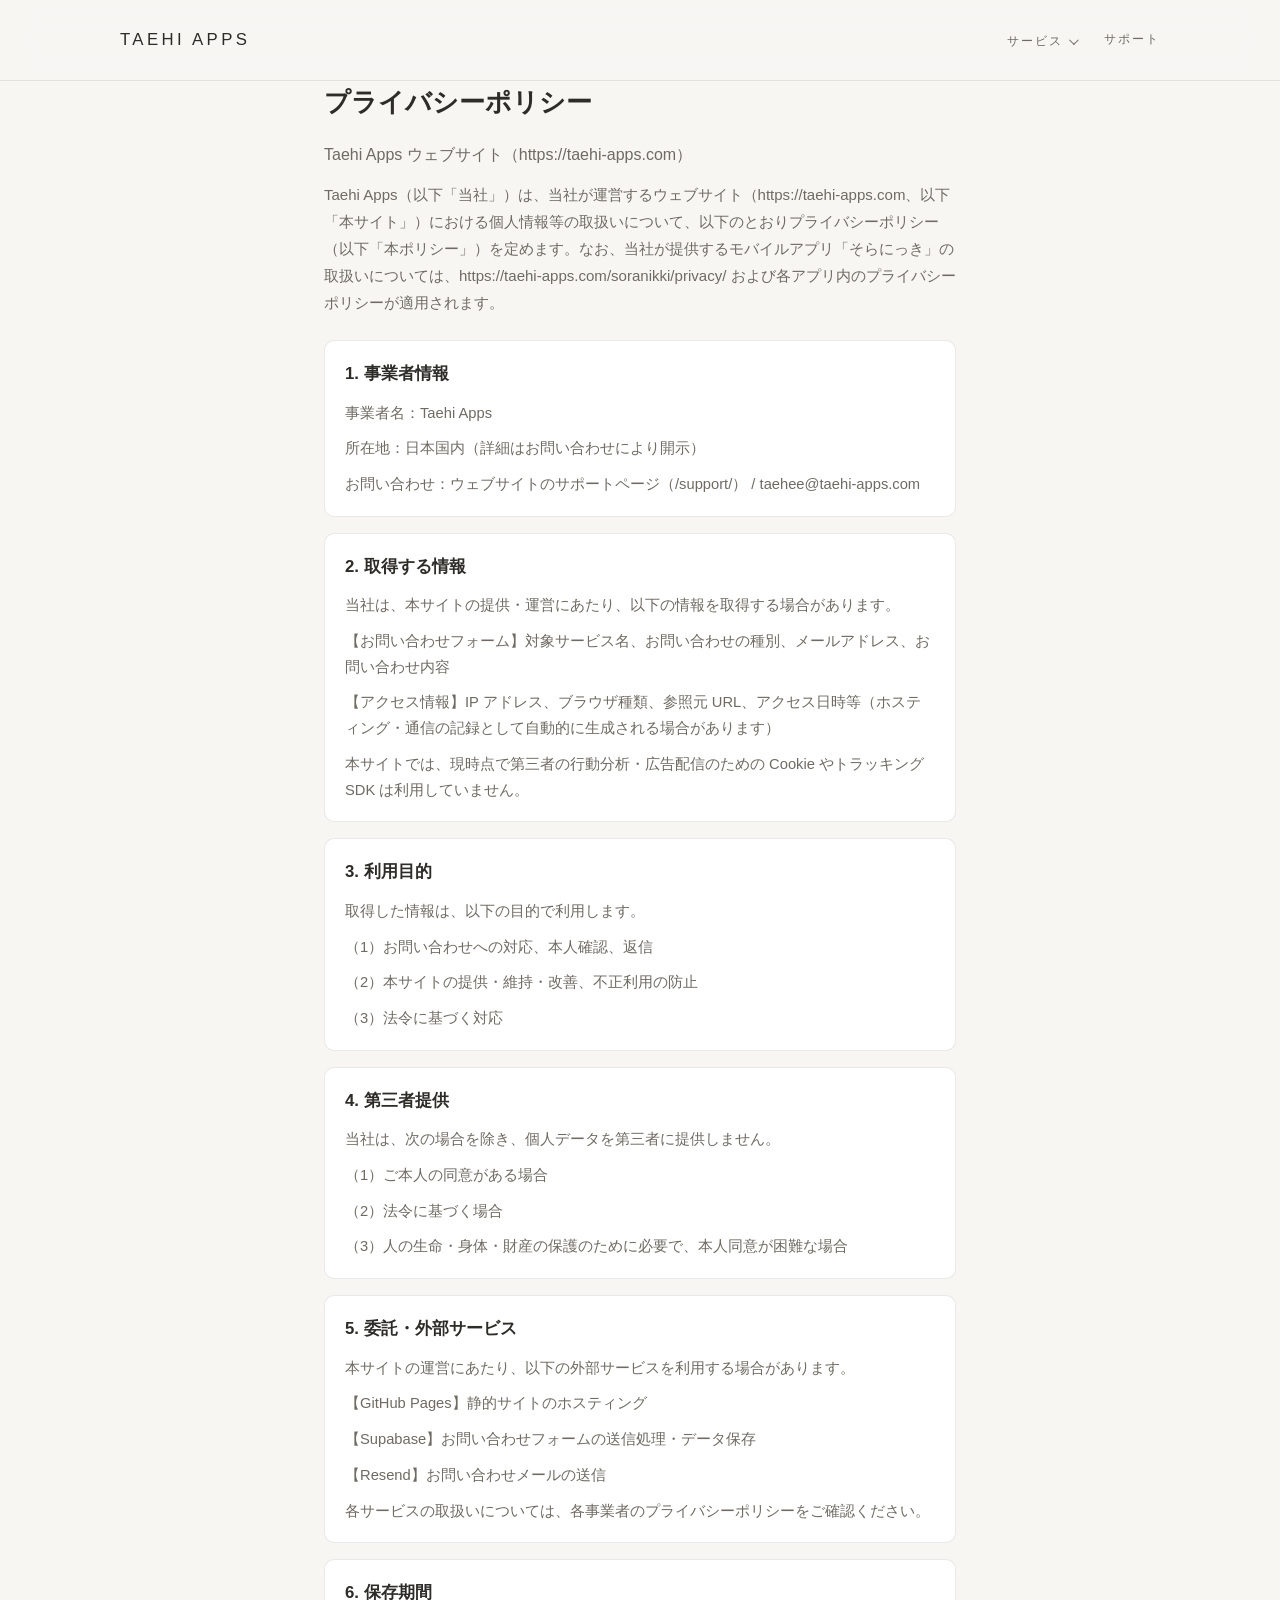
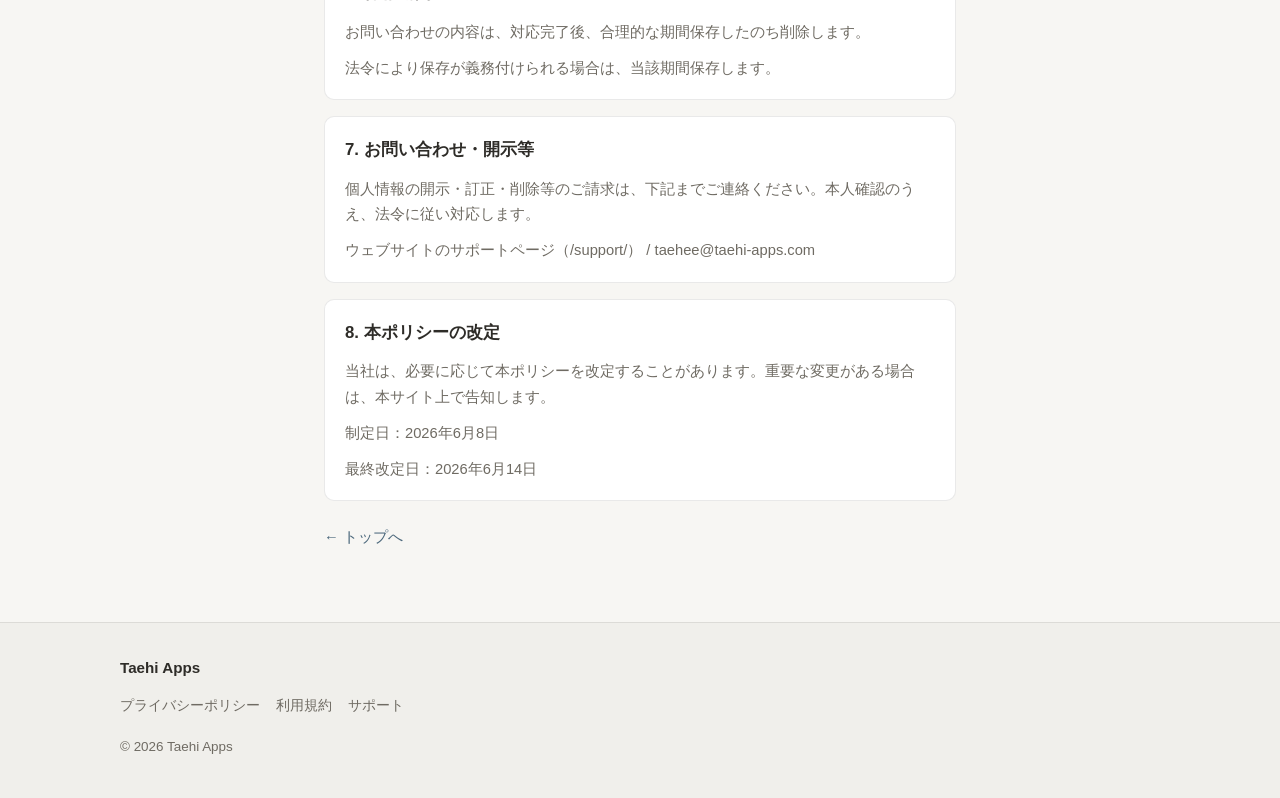
==== commit 01c7feb7: "Update legal pages to match app policy (2026-06-14). Sync soranikki terms/privacy with anonymous sta" ====
--- a/privacy/index.html
+++ b/privacy/index.html
@@ -28,7 +28,7 @@
   <main class="page-main legal-main">
     <h1>プライバシーポリシー</h1>
     <p class="legal-meta">Taehi Apps ウェブサイト（https://taehi-apps.com）</p>
-    <p class="legal-preamble">Taehi Apps（以下「当社」）は、当社が運営するウェブサイト（https://taehi-apps.com、以下「本サイト」）における個人情報等の取扱いについて、以下のとおりプライバシーポリシー（以下「本ポリシー」）を定めます。なお、当社が提供するモバイルアプリの取扱いについては、各アプリ内のプライバシーポリシーが適用されます。</p>
+    <p class="legal-preamble">Taehi Apps（以下「当社」）は、当社が運営するウェブサイト（https://taehi-apps.com、以下「本サイト」）における個人情報等の取扱いについて、以下のとおりプライバシーポリシー（以下「本ポリシー」）を定めます。なお、当社が提供するモバイルアプリ「そらにっき」の取扱いについては、https://taehi-apps.com/soranikki/privacy/ および各アプリ内のプライバシーポリシーが適用されます。</p>
     <section class="legal-section"><h2>1. 事業者情報</h2><p>事業者名：Taehi Apps</p>
 <p>所在地：日本国内（詳細はお問い合わせにより開示）</p>
 <p>お問い合わせ：ウェブサイトのサポートページ（/support/） / taehee@taehi-apps.com</p></section>
@@ -55,7 +55,7 @@
 <p>ウェブサイトのサポートページ（/support/） / taehee@taehi-apps.com</p></section>
 <section class="legal-section"><h2>8. 本ポリシーの改定</h2><p>当社は、必要に応じて本ポリシーを改定することがあります。重要な変更がある場合は、本サイト上で告知します。</p>
 <p>制定日：2026年6月8日</p>
-<p>最終改定日：2026年6月8日</p></section>
+<p>最終改定日：2026年6月14日</p></section>
     <p class="legal-back"><a href="/">← トップへ</a></p>
   </main>
   <footer class="site-footer">
